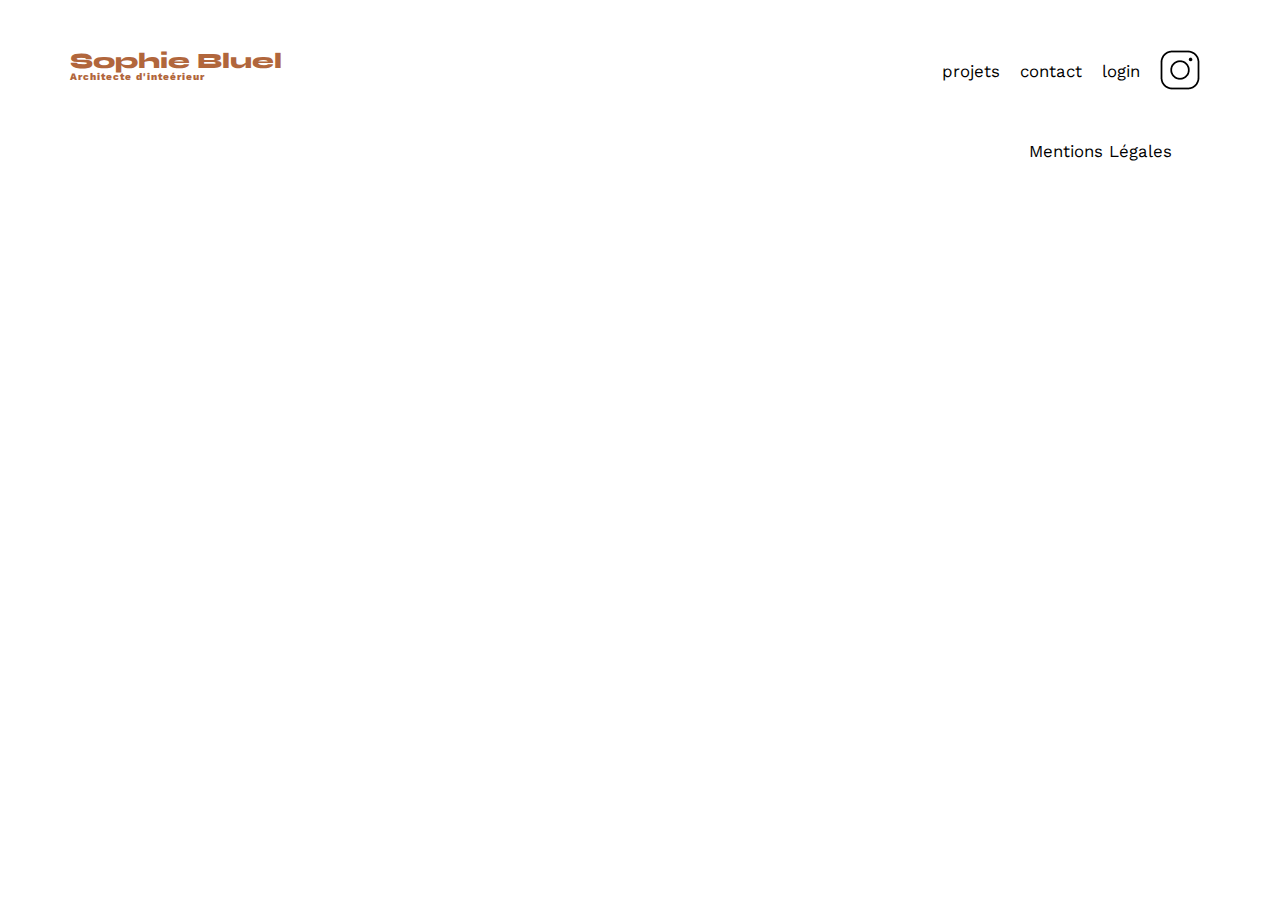
==== FrontEnd/login.html @ d80e7a20 "creation login" ====
<!DOCTYPE html>
<html lang="fr">
<head>
	<meta charset="UTF-8">
	<title>Sophie Bluel - Architecte d'intérieur</title>
	<meta name="viewport" content="width=device-width, initial-scale=1.0">
	<link rel="preconnect" href="https://fonts.googleapis.com">
	<link rel="preconnect" href="https://fonts.gstatic.com" crossorigin>
	<link href="https://fonts.googleapis.com/css2?family=Syne:wght@700;800&family=Work+Sans&display=swap" rel="stylesheet">
	<meta name="description" content="">
	<link rel="stylesheet" href="./assets/style.css">
</head>
<body>
<header>
	<h1>Sophie Bluel <span>Architecte d'inteérieur</span></h1>
	<nav>
		<ul>
			<a href="index.html#navProjets"><li>projets</li></a>
			<a href="index.html#contact"><li>contact</li></a>
			<li>login</li>
			<li><img src="./assets/icons/instagram.png" alt="Instagram"></li>
		</ul>
	</nav>
</header>
<main>
	<section id="login">
	</section>
</main>

<footer>
	<nav>
		<ul>
			<li>Mentions Légales</li>
		</ul>
	</nav>
</footer>
<script src="js/script.js"></script>
</body>
</html>
---- FrontEnd/assets/style.css ----
/* http://meyerweb.com/eric/tools/css/reset/
   v2.0 | 20110126
   License: none (public domain)
*/

html, body, div, span, applet, object, iframe,
h1, h2, h3, h4, h5, h6, p, blockquote, pre,
a, abbr, acronym, address, big, cite, code,
del, dfn, em, img, ins, kbd, q, s, samp,
small, strike, strong, sub, sup, tt, var,
b, u, i, center,
dl, dt, dd, ol, ul, li,
fieldset, form, label, legend,
table, caption, tbody, tfoot, thead, tr, th, td,
article, aside, canvas, details, embed,
figure, figcaption, footer, header, hgroup,
menu, nav, output, ruby, section, summary,
time, mark, audio, video {
	margin: 0;
	padding: 0;
	border: 0;
	font-size: 100%;
	font: inherit;
	vertical-align: baseline;
}
/* HTML5 display-role reset for older browsers */
article, aside, details, figcaption, figure,
footer, header, hgroup, menu, nav, section {
	display: block;
}

html{
    scroll-behavior: smooth;
}
body {
	line-height: 1;
}
ol, ul {
	list-style: none;
}
blockquote, q {
	quotes: none;
}
blockquote:before, blockquote:after,
q:before, q:after {
	content: '';
	content: none;
}
table {
	border-collapse: collapse;
	border-spacing: 0;
}
/** end reset css**/
body {
	max-width: 1140px;
	margin:auto;
	font-family: 'Work Sans' ;
	font-size: 14px;
}
header {
	display: flex;
	justify-content: space-between;
	margin: 50px 0
}
section {
	margin: 50px 0
}

h1{
	display: flex;
	flex-direction: column;
	font-family: 'Syne';
	font-size: 22px;
	font-weight: 800;
	color: #B1663C
}

h1 > span {
	font-family: 'Work Sans';
	font-size:10px;
	letter-spacing: 0.1em;
;
}

h2{
	font-family: 'Syne';
	font-weight: 700;
	font-size: 30px;
	color: #1D6154
}
nav ul {
	display: flex;
	align-items: center;
	list-style-type: none;

}
nav li {
	padding: 0 10px;
	font-size: 1.2em;
}

nav li:hover {
	color: #B1663C;
}

nav ul a{
	text-decoration: none;
	color: black;
}

#introduction {
	display: flex;
	align-items: center;
}
#introduction figure {
	flex: 1
}
#introduction img {
	display: block;
	margin: auto;
	width: 80%;
}

#introduction article {
	flex: 1
}
#introduction h2 {
	margin-bottom: 1em;
}

#introduction p {
	margin-bottom: 0.5em;
}
#portfolio h2 {
	text-align: center;
	margin-bottom: 1em;
}
#gallery {
	width: 100%;
	display: grid;
	grid-template-columns: 1fr 1fr 1fr;
	grid-column-gap: 20px;
	grid-row-gap: 20px;
}

#gallery img {
	width: 100%;

}
#contact {
	width: 50%;
margin: auto;
}
#contact > * {
	text-align: center;

}
#contact h2{
	margin-bottom: 20px;
}
#contact form {
	text-align: left;
	margin-top:30px;
	display: flex;
	flex-direction: column;
}

#contact input {
	height: 50px;
	font-size: 1.2em;
	border: none;
	box-shadow: 0px 4px 14px rgba(0, 0, 0, 0.09);
}
#contact label {
	margin: 2em 0 1em 0;
}
#contact textarea {
	border: none;
	box-shadow: 0px 4px 14px rgba(0, 0, 0, 0.09);
}

input[type="submit"]{
	font-family: 'Syne';
	font-weight: 700;
	color: white;
	background-color: #1D6154;
	margin : 2em auto ;
	width: 180px;
	text-align: center;
	border-radius: 60px ;
}

footer nav ul {
	display: flex;
	justify-content: flex-end;
	margin: 2em
}


/*------------ FILTERS*/

#categories{
	display: flex;
	justify-content: center;
	margin: 50px auto;
}

#filters{
	display: flex;
	font-family: 'Syne';
	color: #1D6154
}
.button_filter{
	margin-left: 15px;
	border: solid 1px #1D6154;
	border-radius: 30px;
	padding: 12px;
}

.button_filter:nth-child(1){
	color: white;
	background-color: #1D6154;
}
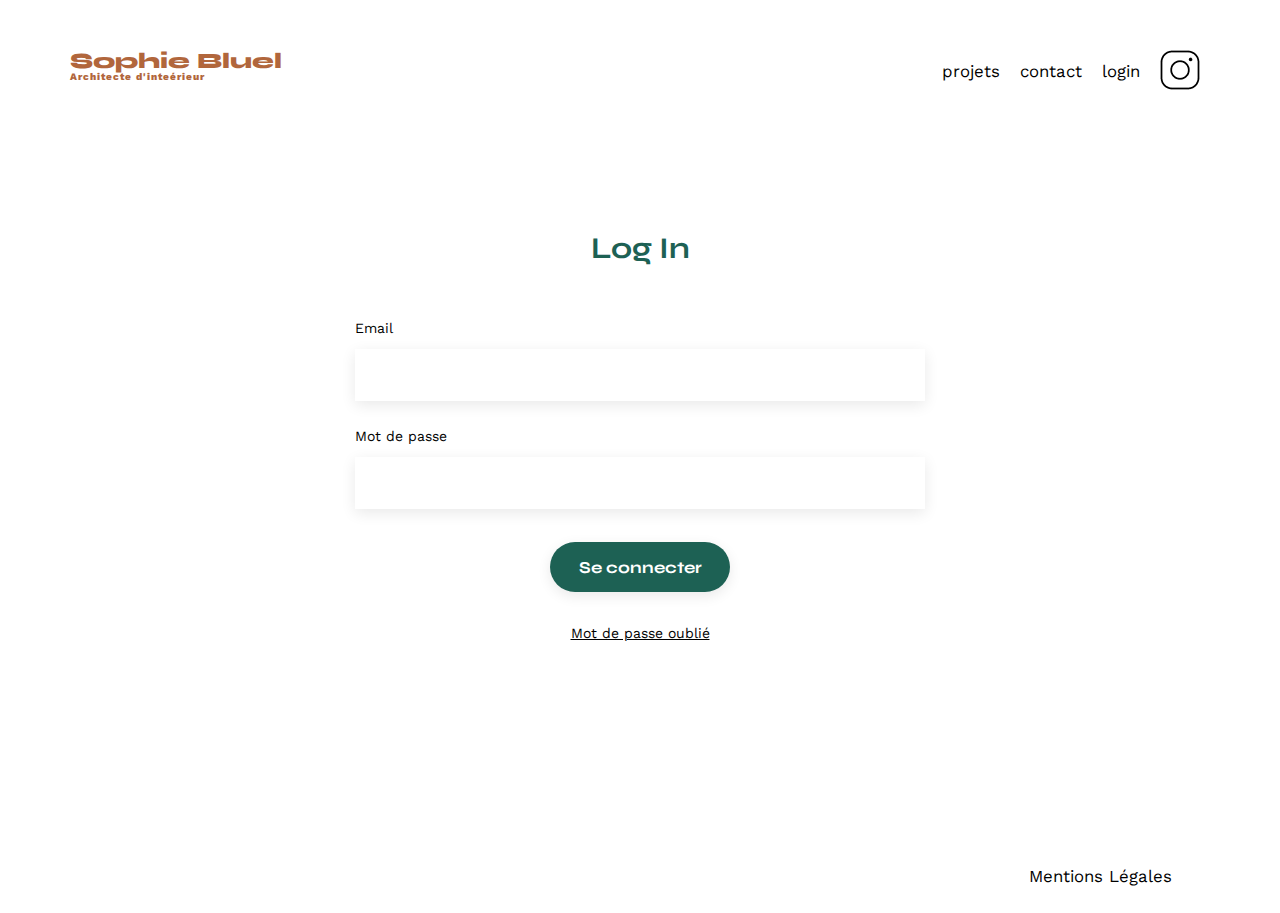
==== commit 94f1eb74: "page login" ====
--- a/FrontEnd/login.html
+++ b/FrontEnd/login.html
@@ -24,6 +24,15 @@
 </header>
 <main>
 	<section id="login">
+		<h2>Log In</h2>
+		<form action="#" method="post">
+			<label for="email">Email</label>
+			<input type="email" name="email" id="email" required>
+			<label for="pass">Mot de passe</label>
+			<input type="password" id="pass" name="password" required>
+			<input type="submit" value="Se connecter">
+		</form>
+		<p>Mot de passe oublié</p>
 	</section>
 </main>
 
@@ -34,6 +43,6 @@
 		</ul>
 	</nav>
 </footer>
-<script src="js/script.js"></script>
+<script src="js/scriptLogin.js"></script>
 </body>
 </html>--- a/FrontEnd/assets/style.css
+++ b/FrontEnd/assets/style.css
@@ -145,19 +145,29 @@
 
 #gallery img {
 	width: 100%;
-
-}
+}
+
+#gallery figure figcaption{
+	margin-top: 10px;
+	font-family: 'Syne';
+	color: hsla(0, 0%, 24%, 1);
+	font-size: 12px;
+}
+
 #contact {
 	width: 50%;
+
 margin: auto;
 }
+
 #contact > * {
 	text-align: center;
-
-}
+}
+
 #contact h2{
 	margin-bottom: 20px;
 }
+
 #contact form {
 	text-align: left;
 	margin-top:30px;
@@ -174,6 +184,7 @@
 #contact label {
 	margin: 2em 0 1em 0;
 }
+
 #contact textarea {
 	border: none;
 	box-shadow: 0px 4px 14px rgba(0, 0, 0, 0.09);
@@ -205,19 +216,72 @@
 	margin: 50px auto;
 }
 
-#filters{
-	display: flex;
-	font-family: 'Syne';
-	color: #1D6154
-}
-.button_filter{
+
+#btnTous, #btnObjets, #btnAppart, #btnHotelres{
 	margin-left: 15px;
 	border: solid 1px #1D6154;
 	border-radius: 30px;
 	padding: 12px;
-}
-
-.button_filter:nth-child(1){
+	color: #1D6154;
+	background-color: white;
+	font-family: 'Syne';
+}
+
+#btnTous{
 	color: white;
 	background-color: #1D6154;
-}+}
+
+/*------------ LOG IN*/
+
+#login {
+	width: 50%;
+	margin: auto;
+	padding-top: 90px;
+    padding-bottom: 200px;
+}
+
+#login > * {
+	text-align: center;
+}
+
+#login h2{
+	margin-bottom: 20px;
+}
+
+#login form {
+	text-align: left;
+	margin-top:30px;
+	display: flex;
+	flex-direction: column;
+}
+
+#login input {
+	height: 50px;
+	font-size: 1.2em;
+	border: none;
+	box-shadow: 0px 4px 14px rgba(0, 0, 0, 0.09);
+}
+#login label {
+	margin: 2em 0 1em 0;
+}
+
+#login textarea {
+	border: none;
+	box-shadow: 0px 4px 14px rgba(0, 0, 0, 0.09);
+}
+
+input[type="submit"]{
+	font-family: 'Syne';
+	font-weight: 700;
+	color: white;
+	background-color: #1D6154;
+	margin : 2em auto ;
+	width: 180px;
+	text-align: center;
+	border-radius: 60px ;
+}
+
+#login p{
+	text-decoration: underline;
+}
